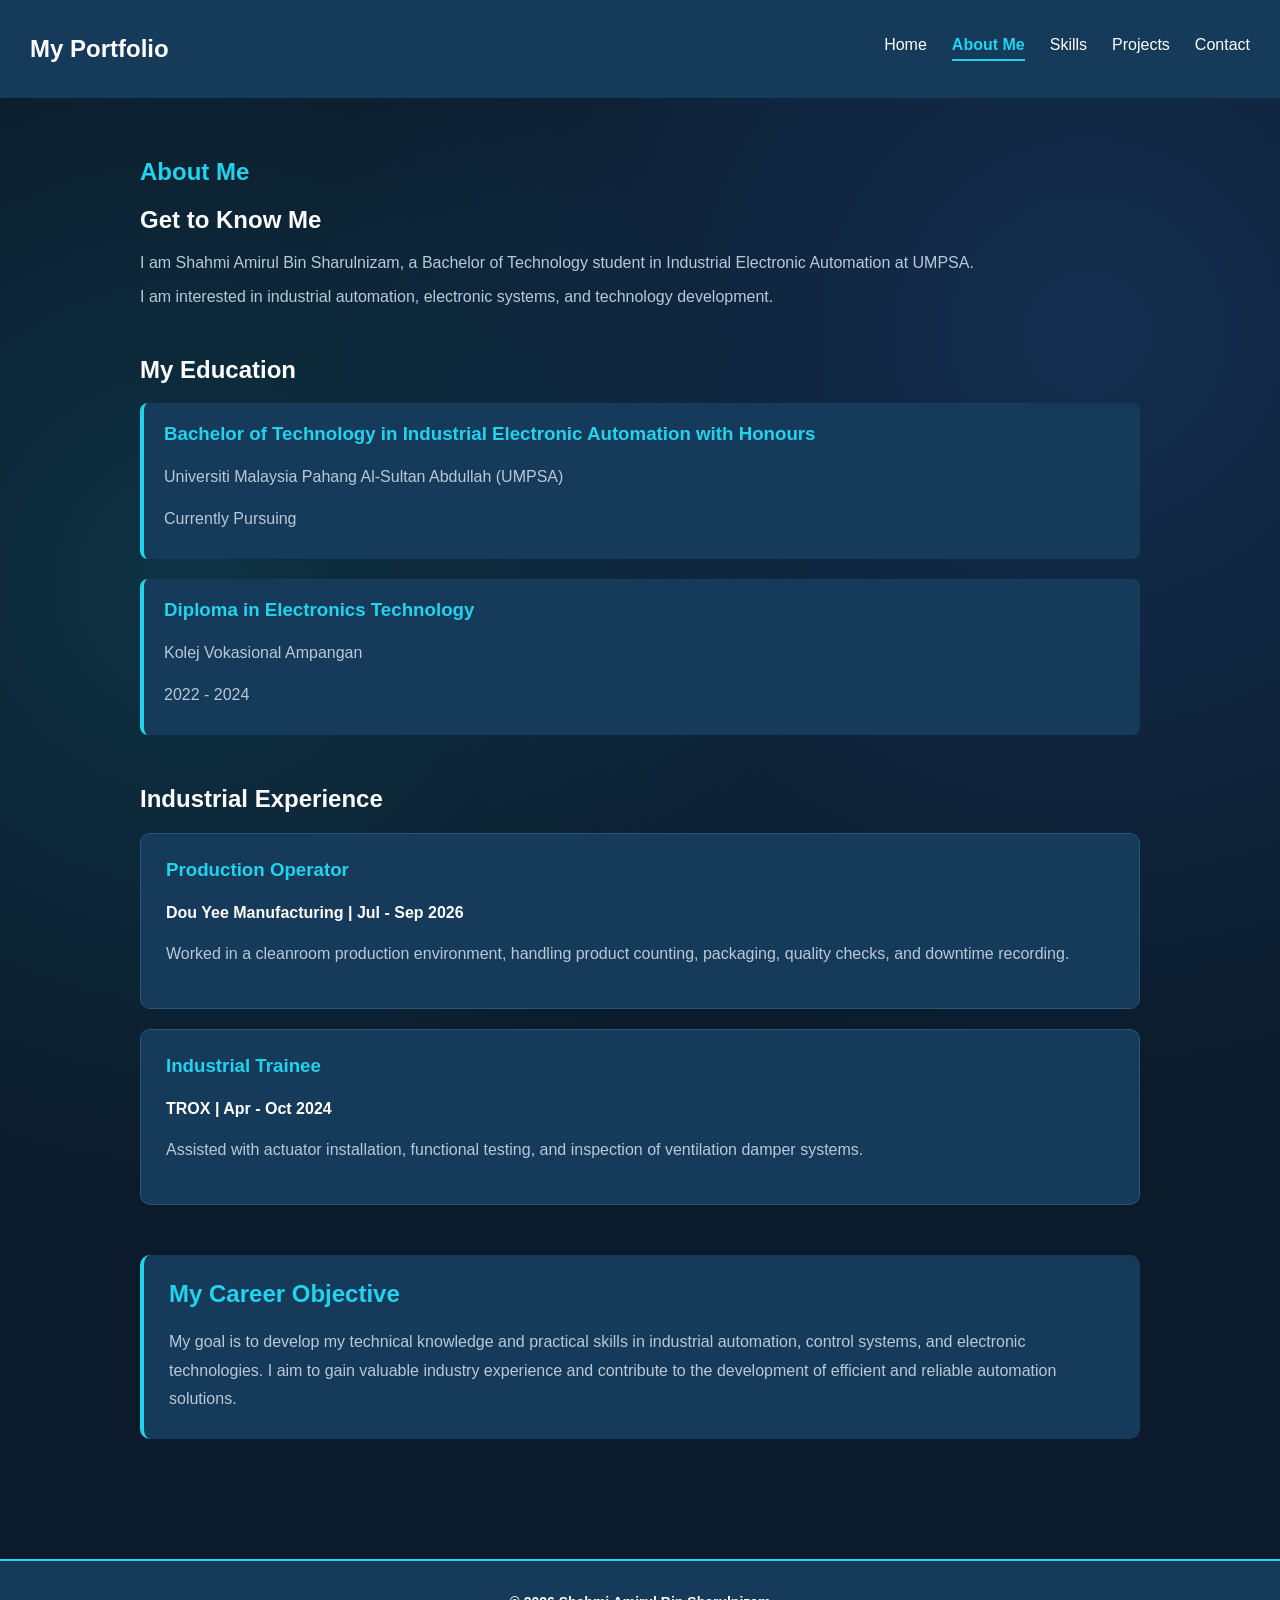
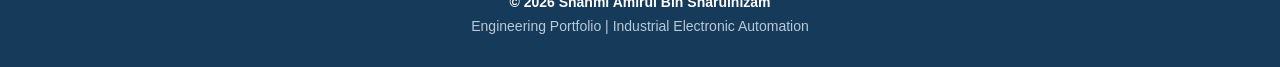
==== about.html @ 68135432 "Add files via upload" ====
<!DOCTYPE html>
<html lang="en">
<head>
    <meta charset="UTF-8">
    <meta name="viewport" content="width=device-width, initial-scale=1.0">
    <title>About Me | Shahmi Amirul</title>
    <link rel="stylesheet" href="css/style.css">
    <link rel="stylesheet" href="https://cdn.jsdelivr.net/npm/bootstrap-icons@1.11.3/font/bootstrap-icons.min.css">
</head>
<body>

    

<header>
    <nav>
        <h2>My Portfolio</h2>

        
        <button class="menu-toggle"
                type="button"
                aria-label="Toggle navigation menu"
                aria-expanded="false">
            <span></span>
            <span></span>
            <span></span>
        </button>


        <ul id="nav-links">

            <li><a href="index.html">Home</a></li>
            <a href="about.html" class="active-page" aria-current="page">About Me</a>
            <li><a href="skills.html">Skills</a></li>
            <li><a href="projects.html">Projects</a></li>
            <li><a href="contact.html">Contact</a></li>
        </ul>
    </nav>
</header>
    

<main>
    <section class="about-section">
        <h1>About Me</h1>

        <h2>Get to Know Me</h2>

        <p>
            I am Shahmi Amirul Bin Sharulnizam,
            a Bachelor of Technology student in
            Industrial Electronic Automation at UMPSA.
        </p>

        <p>
            I am interested in industrial automation,
            electronic systems, and technology development.
        </p>

    <div class="education-section">
        <h2>My Education</h2>

        <article class="education-card">
            <h3>Bachelor of Technology in Industrial Electronic Automation with Honours</h3>
            <p>Universiti Malaysia Pahang Al-Sultan Abdullah (UMPSA)</p>
            <p>Currently Pursuing</p>
        </article>

        <article class="education-card">
            <h3>Diploma in Electronics Technology</h3>
            <p>Kolej Vokasional Ampangan</p>
            <p>2022 - 2024</p>
        </article>
    </div>
    

<div class="experience-section">
    <h2>Industrial Experience</h2>

    <article class="experience-card">
        <h3>Production Operator</h3>
        <p class="experience-company">
            Dou Yee Manufacturing | Jul - Sep 2026
        </p>
        <p>
            Worked in a cleanroom production environment,
            handling product counting, packaging,
            quality checks, and downtime recording.
        </p>
    </article>

    <article class="experience-card">
        <h3>Industrial Trainee</h3>
        <p class="experience-company">
            TROX | Apr - Oct 2024
        </p>
        <p>
            Assisted with actuator installation,
            functional testing, and inspection of
            ventilation damper systems.
        </p>
    </article>
</div>

<section class="career-section">
    <h2>My Career Objective</h2>

    <p>
        My goal is to develop my technical knowledge
        and practical skills in industrial automation,
        control systems, and electronic technologies.
        I aim to gain valuable industry experience
        and contribute to the development of
        efficient and reliable automation solutions.
    </p>
</section>


    </section>
</main>


<footer class="footer">
    <p>&copy; 2026 Shahmi Amirul Bin Sharulnizam</p>
    <p>
        Engineering Portfolio |
        Industrial Electronic Automation
    </p>
</footer>

    
<script src="js/script.js"></script>
</body>
</html>
---- css/style.css ----
body {   
    background:
        radial-gradient(
            circle at 15% 35%,
            rgba(34, 211, 238, 0.13),
            transparent 40%
        ),
        radial-gradient(
            circle at 85% 20%,
            rgba(59, 130, 246, 0.18),
            transparent 45%
        ),
        #0B1B2B;

    color: white;
    font-family: Arial, sans-serif;
    margin: 0;
    min-height: 100vh;
    display: flex;
    flex-direction: column;

}

h1 {
    color: #22D3EE;
}

p {
    color: #B8C9D9;
}

nav {
    display: flex;
    justify-content: space-between;
    align-items: center;
    padding: 15px 30px;
    background-color: #163A59;
}

nav ul {
    display: flex;
    list-style: none;
    gap: 25px;
    padding: 0;
    margin: 0;
}

nav a {
    color: white;
    text-decoration: none;
}

nav a:hover {
    color: #22D3EE;
}

main {
    padding: 40px 30px;
}

.profile-photo {
    width: 180px;
    height: 180px;
    background-color: #163A59;
    border: 3px solid #22D3EE;
    border-radius: 50%;

    display: flex;
    justify-content: center;
    align-items: center;
}

.profile-photo span {
    font-size: 48px;
    font-weight: bold;
    color: #22D3EE;
}

.hero {
    display: flex;
    justify-content: space-between;
    align-items: center;
    gap: 40px;
}

.hero-text {
    flex: 1;
    min-width: 0;
}

.profile-photo {
    flex-shrink: 0;
}

@media (max-width: 768px) {
    .hero {
        flex-direction: column-reverse;
        text-align: center;
    }

    .profile-photo {
        width: 140px;
        height: 140px;
    }
}

.menu-toggle {
    display: none;
    background: none;
    border: none;
    color: white;
    font-size: 28px;
    cursor: pointer;
}

@media (max-width: 768px) {
    .menu-toggle {
        display: block;
    }

    nav ul {
        display: none;
    }
}

@media (max-width: 768px) {
    nav {
        flex-wrap: wrap;
    }

    nav ul.active {
        display: flex;
        flex-direction: column;
        width: 100%;
        gap: 15px;
        padding: 20px 0;
    }
}

.btn-primary {
    display: table;
    background-color: #22D3EE;
    color: #0B1B2B;
    padding: 12px 24px;
    border-radius: 8px;
    text-decoration: none;
    font-weight: bold;
    margin-top: 20px;
    transition: background-color 0.3s, transform 0.3s;
}

.btn-primary:hover {
    background-color: #67E8F9;
    transform: translateY(-3px);
}

@media (max-width: 768px) {
    .btn-primary {
        margin-left: auto;
        margin-right: auto;
    }
}

.menu-toggle {
    flex-direction: column;
    justify-content: center;
    align-items: center;
    gap: 6px;
    width: 40px;
    height: 40px;
}

@media (max-width: 768px) {
    .menu-toggle {
        display: flex;
    }
}

.menu-toggle span {
    display: block;
    width: 26px;
    height: 3px;
    background-color: white;
    border-radius: 3px;
    transition: transform 0.3s ease, opacity 0.3s ease;
}

.menu-toggle.active span:nth-child(1) {
    transform: translateY(9px) rotate(45deg);
}

.menu-toggle.active span:nth-child(2) {
    opacity: 0;
}

.menu-toggle.active span:nth-child(3) {
    transform: translateY(-9px) rotate(-45deg);
}

.skills-preview {
    margin-top: 80px;
}

.skills-preview h2 {
    text-align: center;
    color: #22D3EE;
    margin-bottom: 30px;
}

.skills-container {
    display: grid;
    grid-template-columns: repeat(3, 1fr);
    gap: 25px;
}

.skill-card {
    background-color: #163A59;
    padding: 30px;
    border-radius: 12px;
    border: 1px solid #285578;
    transition: transform 0.3s ease, 
                border-color 0.3s ease;
}

.skill-card h3 {
    color: white;
    margin-top: 0;
}

.skill-card p {
    line-height: 1.6;
}

.skill-card:hover {
    transform: translateY(-8px);
    border-color: #22D3EE;
}

@media (max-width: 768px) {
    .skills-container {
        grid-template-columns: 1fr;
    }

    .skills-preview {
        margin-top: 60px;
    }

    .skill-card {
        padding: 25px;
    }
}

.skill-card i {
    display: block;
    width: fit-content;
    font-size: 36px;
    color: #22D3EE;
    margin-bottom: 20px;
    transform-origin: center;
    transition: transform 0.3s ease;
}


.skill-card:hover i {
    transform: scale(1.15);
}

.footer {
    background-color: #163A59;
    text-align: center;
    padding: 25px 20px;
    margin-top: 80px;
    border-top: 2px solid #22D3EE;
}

.footer p {
    color: #B8C9D9;
    margin: 8px 0;
    font-size: 14px;
}

.footer p:first-child {
    color: white;
    font-weight: bold;
}

main {
    flex: 1;
}
.education-section {
    margin-top: 50px;
}

.education-card {
    background-color: #163A59;
    border-left: 4px solid #22D3EE;
    padding: 20px;
    border-radius: 8px;
    margin-bottom: 20px;
}

.education-card h3 {
    color: #22D3EE;
    margin-top: 0;
}

.education-card p {
    margin-bottom: 8px;
    line-height: 1.6;
}

.about-section {
    max-width: 1000px;
    margin: 0 auto;
}

.experience-section {
    margin-top: 50px;
}

.experience-card {
    background-color: #163A59;
    padding: 25px;
    border-radius: 10px;
    margin-bottom: 20px;
    border: 1px solid #285578;
    transition: transform 0.3s ease, border-color 0.3s ease;
}

.experience-card h3 {
    color: #22D3EE;
    margin-top: 0;
}

.experience-company {
    font-weight: bold;
    color: white;
}

.experience-card p {
    line-height: 1.6;
}

.experience-card:hover {
    transform: translateY(-5px);
    border-color: #22D3EE;
}

.career-section {
    margin-top: 50px;
    padding: 25px;
    background-color: #163A59;
    border-radius: 10px;
    border-left: 4px solid #22D3EE;
}

.career-section h2 {
    color: #22D3EE;
    margin-top: 0;
}

.career-section p {
    line-height: 1.8;
    margin-bottom: 0;
}

nav a.active-page {
    color: #22D3EE;
    font-weight: bold;
    border-bottom: 2px solid #22D3EE;
    padding-bottom: 5px;
}

.technical-skills {
    max-width: 1000px;
    margin: 0 auto;
}

.skill-category {
    margin-top: 50px;
}

.skill-category h2 {
    color: #22D3EE;
    margin-bottom: 25px;
}

.technical-card {
    background-color: #163A59;
    border: 1px solid #285578;
    border-radius: 10px;
    padding: 25px;
    margin-bottom: 20px;
    transition: transform 0.3s ease, border-color 0.3s ease;
}

.technical-card i {
    display: block;
    width: fit-content;
    font-size: 32px;
    color: #22D3EE;
    margin-bottom: 15px;
}

.technical-card h3 {
    color: white;
    margin-top: 0;
}

.technical-card p {
    line-height: 1.6;
}

.technical-grid {
    display: grid;
    grid-template-columns: repeat(2, 1fr);
    gap: 25px;
}

.technical-card {
    margin-bottom: 0;
}

@media (max-width: 768px) {
    .technical-grid {
        grid-template-columns: 1fr;
    }
}

.technical-card:hover {
    transform: translateY(-5px);
    border-color: #22D3EE;
}

.skill-filters {
    display: flex;
    flex-wrap: wrap;
    gap: 12px;
    margin-top: 30px;
}

.filter-btn {
    background-color: #163A59;
    color: white;
    border: 1px solid #285578;
    border-radius: 8px;
    padding: 10px 20px;
    cursor: pointer;
    transition: 0.3s ease;
}

.filter-btn:hover,
.filter-btn.active {
    background-color: #22D3EE;
    color: #0B1B2B;
    border-color: #22D3EE;
}

.skill-category[hidden] {
    display: none;
}

.projects-section {
    max-width: 1000px;
    margin: 0 auto;
}

.project-card {
    display: grid;
    grid-template-columns: 1fr 1.5fr;
    background-color: #163A59;
    border: 1px solid #285578;
    border-radius: 12px;
    overflow: hidden;
    margin-top: 35px;
    transition: transform 0.3s ease, border-color 0.3s ease;
}

.project-image {
    background-color: #102D46;
    display: flex;
    justify-content: center;
    align-items: center;
    min-height: 220px;
}

.project-image i {
    font-size: 70px;
    color: #22D3EE;
}

.project-info {
    padding: 30px;
}

.project-info h2 {
    color: #22D3EE;
    margin-top: 0;
}

.project-info p {
    line-height: 1.7;
}

.project-tech {
    color: #67E8F9;
    font-weight: bold;
    font-size: 14px;
}

.project-card:hover {
    transform: translateY(-5px);
    border-color: #22D3EE;
}

.project-diagram {
    display: block;
    width: 100%;
    height: auto;
    object-fit: contain;
}

.project-image a {
    display: block;
    width: 100%;
    cursor: zoom-in;
}

@media (max-width: 768px) {
    .project-card {
        grid-template-columns: 1fr;
    }

    .project-info {
        padding: 25px;
    }
}

/* Contact Page */

.contact-section {
    width: 90%;
    max-width: 1000px;
    margin: 60px auto;
}

.contact-section h1 {
    color: #22D3EE;
    font-size: 36px;
    margin-bottom: 15px;
}

.contact-section > p {
    color: #B8C9D9;
    line-height: 1.8;
    max-width: 650px;
    margin-bottom: 35px;
}

/* Contact Form */

.contact-form {
    background-color: #163A59;
    padding: 35px;
    border: 1px solid #285578;
    border-radius: 12px;
    max-width: 650px;
}

.form-group {
    display: flex;
    flex-direction: column;
    margin-bottom: 22px;
}

.form-group label {
    color: #FFFFFF;
    font-weight: bold;
    margin-bottom: 10px;
}

.form-group input,
.form-group textarea {
    width: 100%;
    padding: 14px;
    background-color: #0B1B2B;
    color: #FFFFFF;
    border: 1px solid #285578;
    border-radius: 8px;
    font-family: inherit;
    font-size: 15px;
    box-sizing: border-box;
}

.form-group input:focus,
.form-group textarea:focus {
    outline: none;
    border-color: #22D3EE;
}

.form-group textarea {
    resize: vertical;
}

.contact-btn {
    background-color: #22D3EE;
    color: #0B1B2B;
    padding: 14px 25px;
    border: none;
    border-radius: 8px;
    font-size: 16px;
    font-weight: bold;
    cursor: pointer;
    transition: background-color 0.3s ease,
                transform 0.3s ease;
}

.contact-btn:hover {
    background-color: #67E8F9;
    transform: translateY(-3px);
}

@media (max-width: 768px) {
    .contact-form {
        padding: 22px;
    }
}

/* Download CV Button */

.resume-btn {
    display: inline-flex;
    align-items: center;
    gap: 10px;
    padding: 14px 25px;
    margin: 10px;
    background-color: transparent;
    color: #22D3EE;
    border: 2px solid #22D3EE;
    border-radius: 8px;
    text-decoration: none;
    font-weight: bold;
    transition: all 0.3s ease;
}

.resume-btn:hover {
    background-color: #22D3EE;
    color: #0B1B2B;
    transform: translateY(-3px);
}

.profile-photo img {
    width: 100%;
    height: 100%;
    object-fit: cover;
    object-position: center 42%;
    display: block;
    border-radius: 50%;
}

/* Mobile Profile Picture Adjustment */

@media (max-width: 768px) {
    .profile-photo {
        width: 160px;
        height: 160px;
        margin: 0 auto 25px;
    }
}

/* Profile Picture Glow */

.profile-photo {
    position: relative;
    isolation: isolate;
}

.profile-photo::before {
    content: "";
    position: absolute;
    inset: -45px;
    border-radius: 50%;
    background: radial-gradient(
        circle,
        rgba(34, 211, 238, 0.45) 20%,
        rgba(59, 130, 246, 0.25) 55%,
        transparent 75%
    );
    filter: blur(15px);
    z-index: -1;
    pointer-events: none;
}


/* Keep project photos inside their cards */

.project-image img {
    display: block;
    width: 100%;
    height: 220px;
    object-fit: cover;
}

/* Smooth Entrance Animation */

@keyframes fadeInUp {
    from {
        opacity: 0;
        transform: translateY(25px);
    }

    to {
        opacity: 1;
        transform: translateY(0);
    }
}

/* Home Page Introduction */

.hero-text {
    animation: fadeInUp 3s ease-out both;
}

/* Accessibility: Reduce Motion */
@media (prefers-reduced-motion: reduce) {
    .hero-text {
        animation: none;
    }
}

/* Project Card Entrance Animation */

.project-card {
    animation: fadeInUp 0.8s ease-out both;
}

/* Respect Reduced Motion Preferences */

@media (prefers-reduced-motion: reduce) {
    .project-card {
        animation: none;
    }
}
/* Staggered Project Card Animation */

.project-card:nth-of-type(1) {
    animation-delay: 0.1s;
}

.project-card:nth-of-type(2) {
    animation-delay: 0.2s;
}

.project-card:nth-of-type(3) {
    animation-delay: 0.3s;
}

.project-card:nth-of-type(4) {
    animation-delay: 0.4s;
}
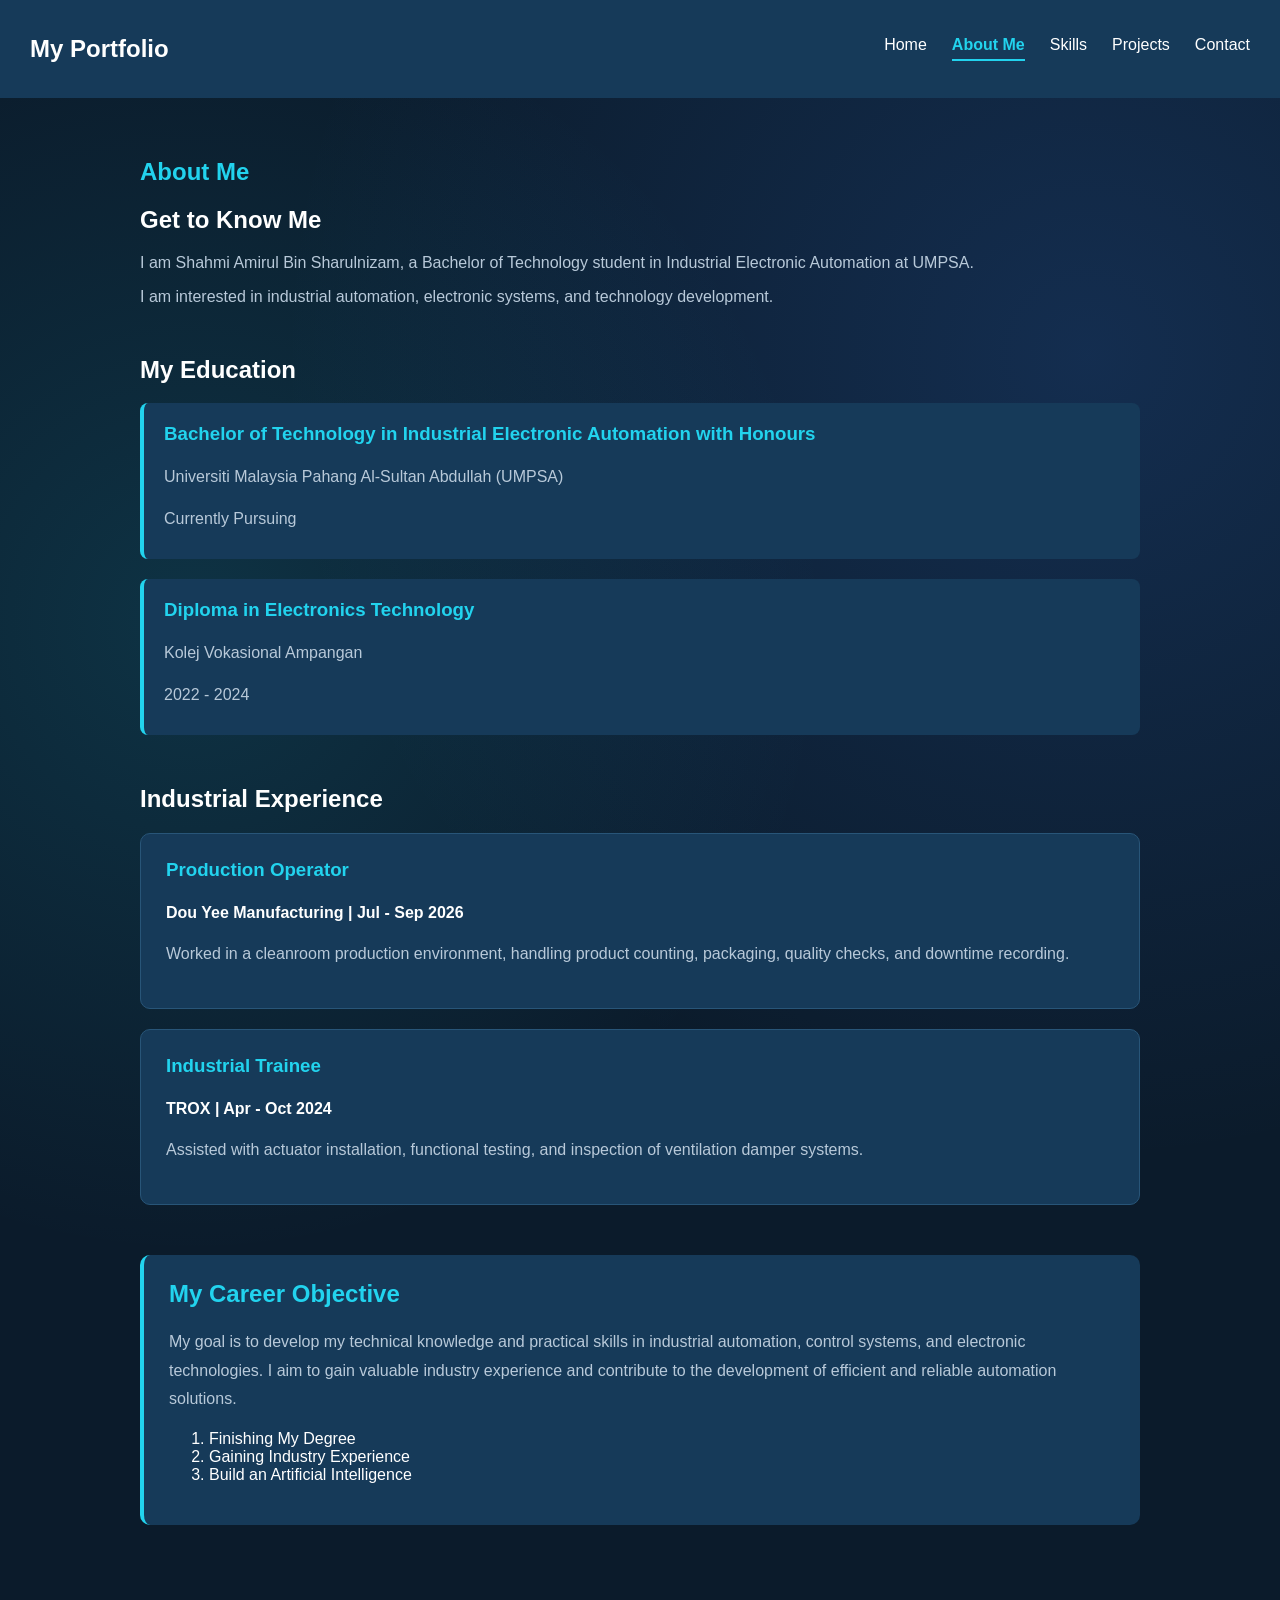
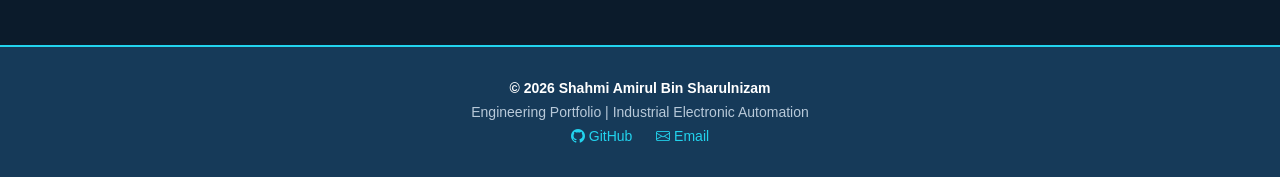
==== commit 1d2bdb25: "Add files via upload" ====
--- a/about.html
+++ b/about.html
@@ -1,6 +1,6 @@
-
 <!DOCTYPE html>
 <html lang="en">
+
 <head>
     <meta charset="UTF-8">
     <meta name="viewport" content="width=device-width, initial-scale=1.0">
@@ -8,126 +8,138 @@
     <link rel="stylesheet" href="css/style.css">
     <link rel="stylesheet" href="https://cdn.jsdelivr.net/npm/bootstrap-icons@1.11.3/font/bootstrap-icons.min.css">
 </head>
+
 <body>
 
-    
-
-<header>
-    <nav>
-        <h2>My Portfolio</h2>
-
-        
-        <button class="menu-toggle"
-                type="button"
-                aria-label="Toggle navigation menu"
-                aria-expanded="false">
-            <span></span>
-            <span></span>
-            <span></span>
-        </button>
 
 
-        <ul id="nav-links">
-
-            <li><a href="index.html">Home</a></li>
-            <a href="about.html" class="active-page" aria-current="page">About Me</a>
-            <li><a href="skills.html">Skills</a></li>
-            <li><a href="projects.html">Projects</a></li>
-            <li><a href="contact.html">Contact</a></li>
-        </ul>
-    </nav>
-</header>
-    
-
-<main>
-    <section class="about-section">
-        <h1>About Me</h1>
-
-        <h2>Get to Know Me</h2>
-
-        <p>
-            I am Shahmi Amirul Bin Sharulnizam,
-            a Bachelor of Technology student in
-            Industrial Electronic Automation at UMPSA.
-        </p>
-
-        <p>
-            I am interested in industrial automation,
-            electronic systems, and technology development.
-        </p>
-
-    <div class="education-section">
-        <h2>My Education</h2>
-
-        <article class="education-card">
-            <h3>Bachelor of Technology in Industrial Electronic Automation with Honours</h3>
-            <p>Universiti Malaysia Pahang Al-Sultan Abdullah (UMPSA)</p>
-            <p>Currently Pursuing</p>
-        </article>
-
-        <article class="education-card">
-            <h3>Diploma in Electronics Technology</h3>
-            <p>Kolej Vokasional Ampangan</p>
-            <p>2022 - 2024</p>
-        </article>
-    </div>
-    
-
-<div class="experience-section">
-    <h2>Industrial Experience</h2>
-
-    <article class="experience-card">
-        <h3>Production Operator</h3>
-        <p class="experience-company">
-            Dou Yee Manufacturing | Jul - Sep 2026
-        </p>
-        <p>
-            Worked in a cleanroom production environment,
-            handling product counting, packaging,
-            quality checks, and downtime recording.
-        </p>
-    </article>
-
-    <article class="experience-card">
-        <h3>Industrial Trainee</h3>
-        <p class="experience-company">
-            TROX | Apr - Oct 2024
-        </p>
-        <p>
-            Assisted with actuator installation,
-            functional testing, and inspection of
-            ventilation damper systems.
-        </p>
-    </article>
-</div>
-
-<section class="career-section">
-    <h2>My Career Objective</h2>
-
-    <p>
-        My goal is to develop my technical knowledge
-        and practical skills in industrial automation,
-        control systems, and electronic technologies.
-        I aim to gain valuable industry experience
-        and contribute to the development of
-        efficient and reliable automation solutions.
-    </p>
-</section>
+    <header>
+        <nav>
+            <h2>My Portfolio</h2>
 
 
-    </section>
-</main>
+            <button class="menu-toggle" type="button" aria-label="Toggle navigation menu" aria-expanded="false">
+                <span></span>
+                <span></span>
+                <span></span>
+            </button>
 
 
-<footer class="footer">
-    <p>&copy; 2026 Shahmi Amirul Bin Sharulnizam</p>
-    <p>
-        Engineering Portfolio |
-        Industrial Electronic Automation
-    </p>
-</footer>
+            <ul id="nav-links">
 
-    
-<script src="js/script.js"></script>
+                <li><a href="index.html">Home</a></li>
+                <a href="about.html" class="active-page" aria-current="page">About Me</a>
+                <li><a href="skills.html">Skills</a></li>
+                <li><a href="projects.html">Projects</a></li>
+                <li><a href="contact.html">Contact</a></li>
+            </ul>
+        </nav>
+    </header>
+
+
+    <main>
+        <section class="about-section">
+            <h1>About Me</h1>
+
+            <h2>Get to Know Me</h2>
+
+            <p>
+                I am Shahmi Amirul Bin Sharulnizam,
+                a Bachelor of Technology student in
+                Industrial Electronic Automation at UMPSA.
+            </p>
+
+            <p>
+                I am interested in industrial automation,
+                electronic systems, and technology development.
+            </p>
+
+            <div class="education-section">
+                <h2>My Education</h2>
+
+                <article class="education-card">
+                    <h3>Bachelor of Technology in Industrial Electronic Automation with Honours</h3>
+                    <p>Universiti Malaysia Pahang Al-Sultan Abdullah (UMPSA)</p>
+                    <p>Currently Pursuing</p>
+                </article>
+
+                <article class="education-card">
+                    <h3>Diploma in Electronics Technology</h3>
+                    <p>Kolej Vokasional Ampangan</p>
+                    <p>2022 - 2024</p>
+                </article>
+            </div>
+
+
+            <div class="experience-section">
+                <h2>Industrial Experience</h2>
+
+                <article class="experience-card">
+                    <h3>Production Operator</h3>
+                    <p class="experience-company">
+                        Dou Yee Manufacturing | Jul - Sep 2026
+                    </p>
+                    <p>
+                        Worked in a cleanroom production environment,
+                        handling product counting, packaging,
+                        quality checks, and downtime recording.
+                    </p>
+                </article>
+
+                <article class="experience-card">
+                    <h3>Industrial Trainee</h3>
+                    <p class="experience-company">
+                        TROX | Apr - Oct 2024
+                    </p>
+                    <p>
+                        Assisted with actuator installation,
+                        functional testing, and inspection of
+                        ventilation damper systems.
+                    </p>
+                </article>
+            </div>
+
+            <section class="career-section">
+                <h2>My Career Objective</h2>
+
+                <p>
+                    My goal is to develop my technical knowledge
+                    and practical skills in industrial automation,
+                    control systems, and electronic technologies.
+                    I aim to gain valuable industry experience
+                    and contribute to the development of
+                    efficient and reliable automation solutions.
+                </p>
+                <ol>
+                    <li>Finishing My Degree</li>
+                    <li>Gaining Industry Experience</li>
+                    <li>Build an Artificial Intelligence</li>
+                </ol>
+            </section>
+
+
+        </section>
+    </main>
+
+
+    <footer class="footer">
+        <p>&copy; <span id="year"></span> Shahmi Amirul Bin Sharulnizam</p>
+        <p>
+            Engineering Portfolio |
+            Industrial Electronic Automation
+        </p>
+        <p class="footer-links">
+            <a href="https://github.com/Shmi-umpsa" target="_blank" rel="noopener noreferrer">
+                <i class="bi bi-github" aria-hidden="true"></i> GitHub
+            </a>
+            <a href="mailto:VC24021@adab.umpsa.edu.my">
+                <i class="bi bi-envelope" aria-hidden="true"></i> Email
+            </a>
+        </p>
+    </footer>
+
+
+    <script src="js/script.js"></script>
 </body>
-</html>
+
+</html>
--- a/css/style.css
+++ b/css/style.css
@@ -759,3 +759,61 @@
 .project-card:nth-of-type(4) {
     animation-delay: 0.4s;
 }
+/* Skills proficiency table */
+.table-wrapper {
+    overflow-x: auto;          /* scrolls sideways on small screens instead of breaking */
+}
+
+table {
+    width: 100%;
+    border-collapse: collapse; /* removes the gaps between cell borders */
+}
+
+th, td {
+    padding: 12px 16px;
+    border: 1px solid #285578;
+    text-align: left;
+}
+
+th {
+    background-color: #163A59;
+    color: #22D3EE;
+}
+
+tbody tr:hover {
+    background-color: #102D46; /* hover effect on rows */
+}
+.footer-links a {
+    color: #22D3EE;
+    text-decoration: none;
+    margin: 0 10px;
+    transition: color 0.3s ease;
+}
+
+.footer-links a:hover {
+    color: #67E8F9;
+}
+/* Small phones */
+@media (max-width: 480px) {
+
+    h1 {
+        font-size: 1.6rem;
+    }
+
+    .project-card {
+        padding: 15px;
+    }
+
+    th, td {
+        font-size: 0.85rem;
+        padding: 8px;
+    }
+
+    .btn-primary,
+    .resume-btn,
+    .contact-btn {
+        width: 100%;
+        box-sizing: border-box;
+    }
+
+}
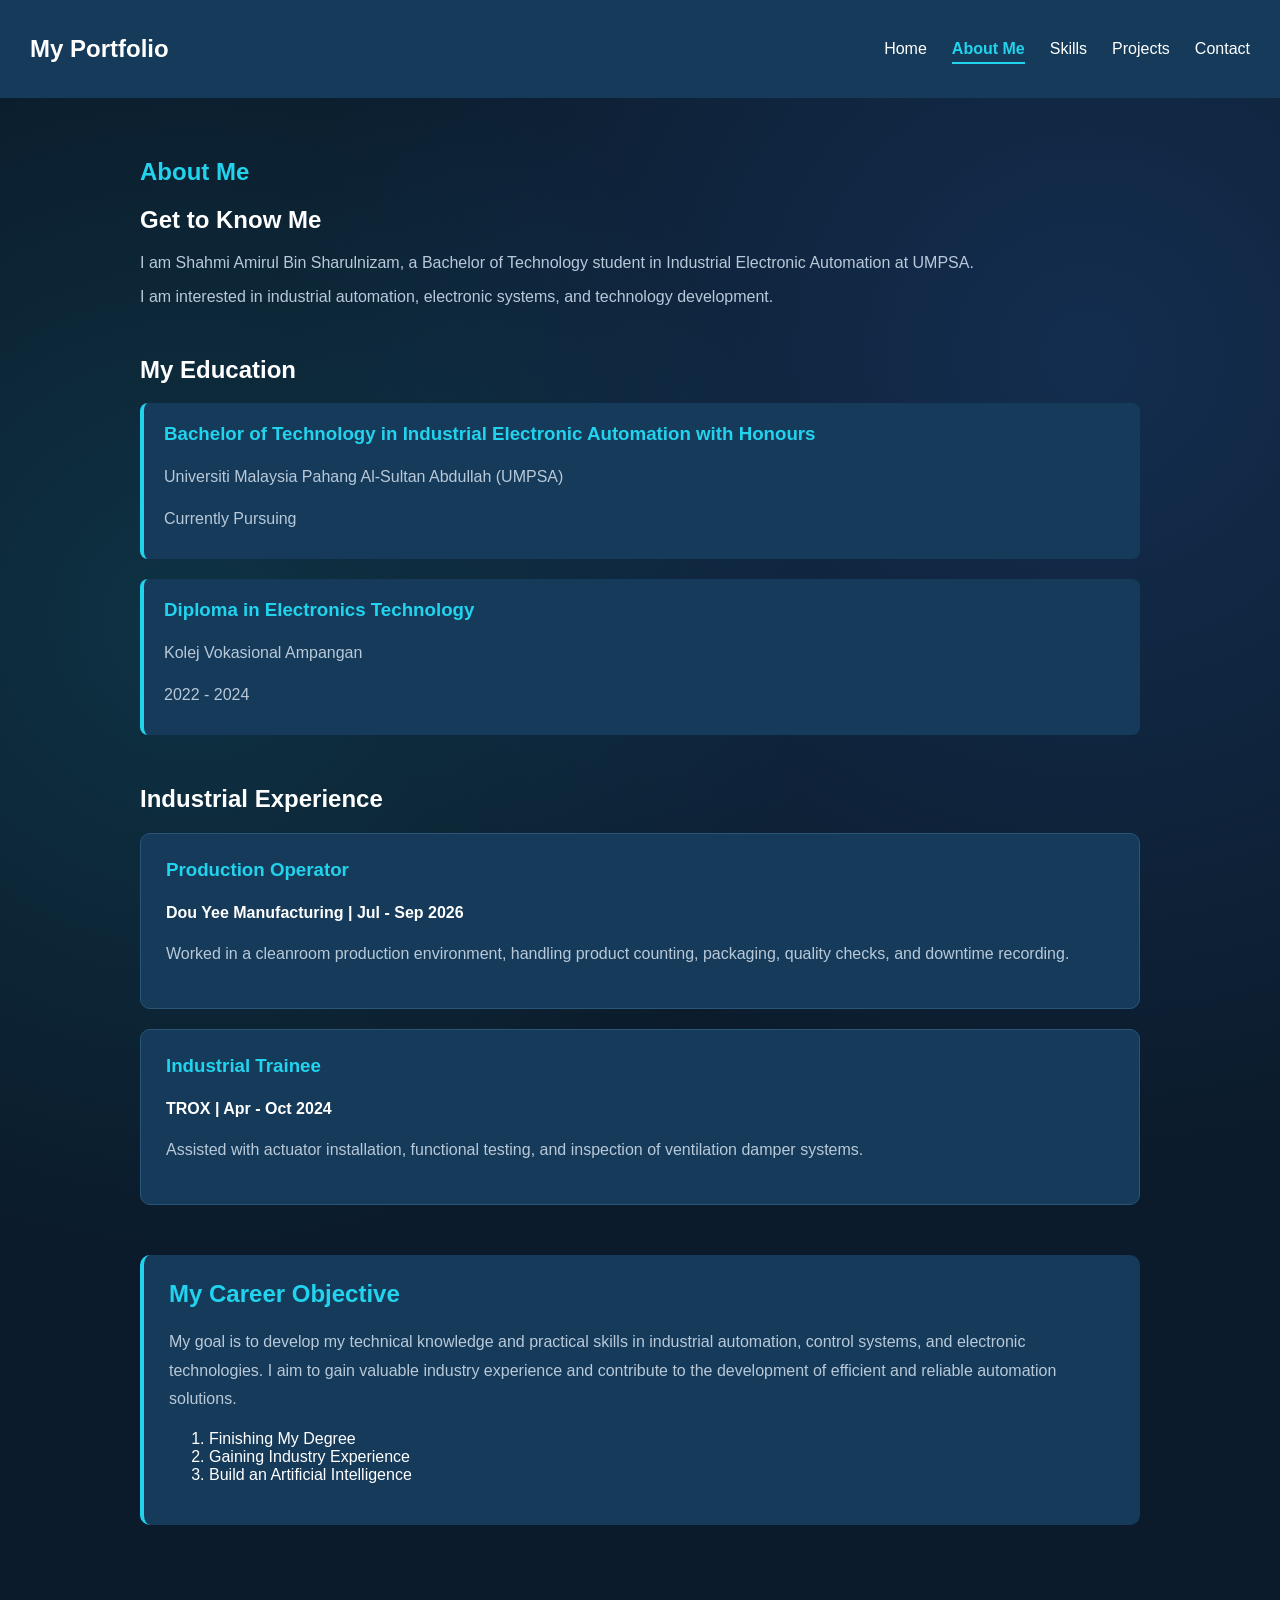
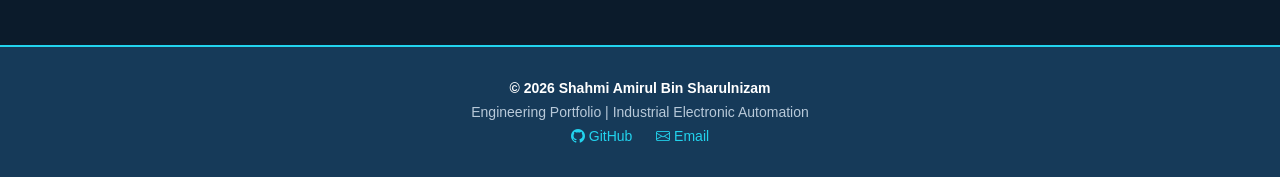
==== commit 3bbf484a: "Update about.html" ====
--- a/about.html
+++ b/about.html
@@ -28,7 +28,7 @@
             <ul id="nav-links">
 
                 <li><a href="index.html">Home</a></li>
-                <a href="about.html" class="active-page" aria-current="page">About Me</a>
+                <li><a href="about.html" class="active-page" aria-current="page">About Me</a></li>
                 <li><a href="skills.html">Skills</a></li>
                 <li><a href="projects.html">Projects</a></li>
                 <li><a href="contact.html">Contact</a></li>
@@ -142,4 +142,4 @@
     <script src="js/script.js"></script>
 </body>
 
-</html>+</html>
